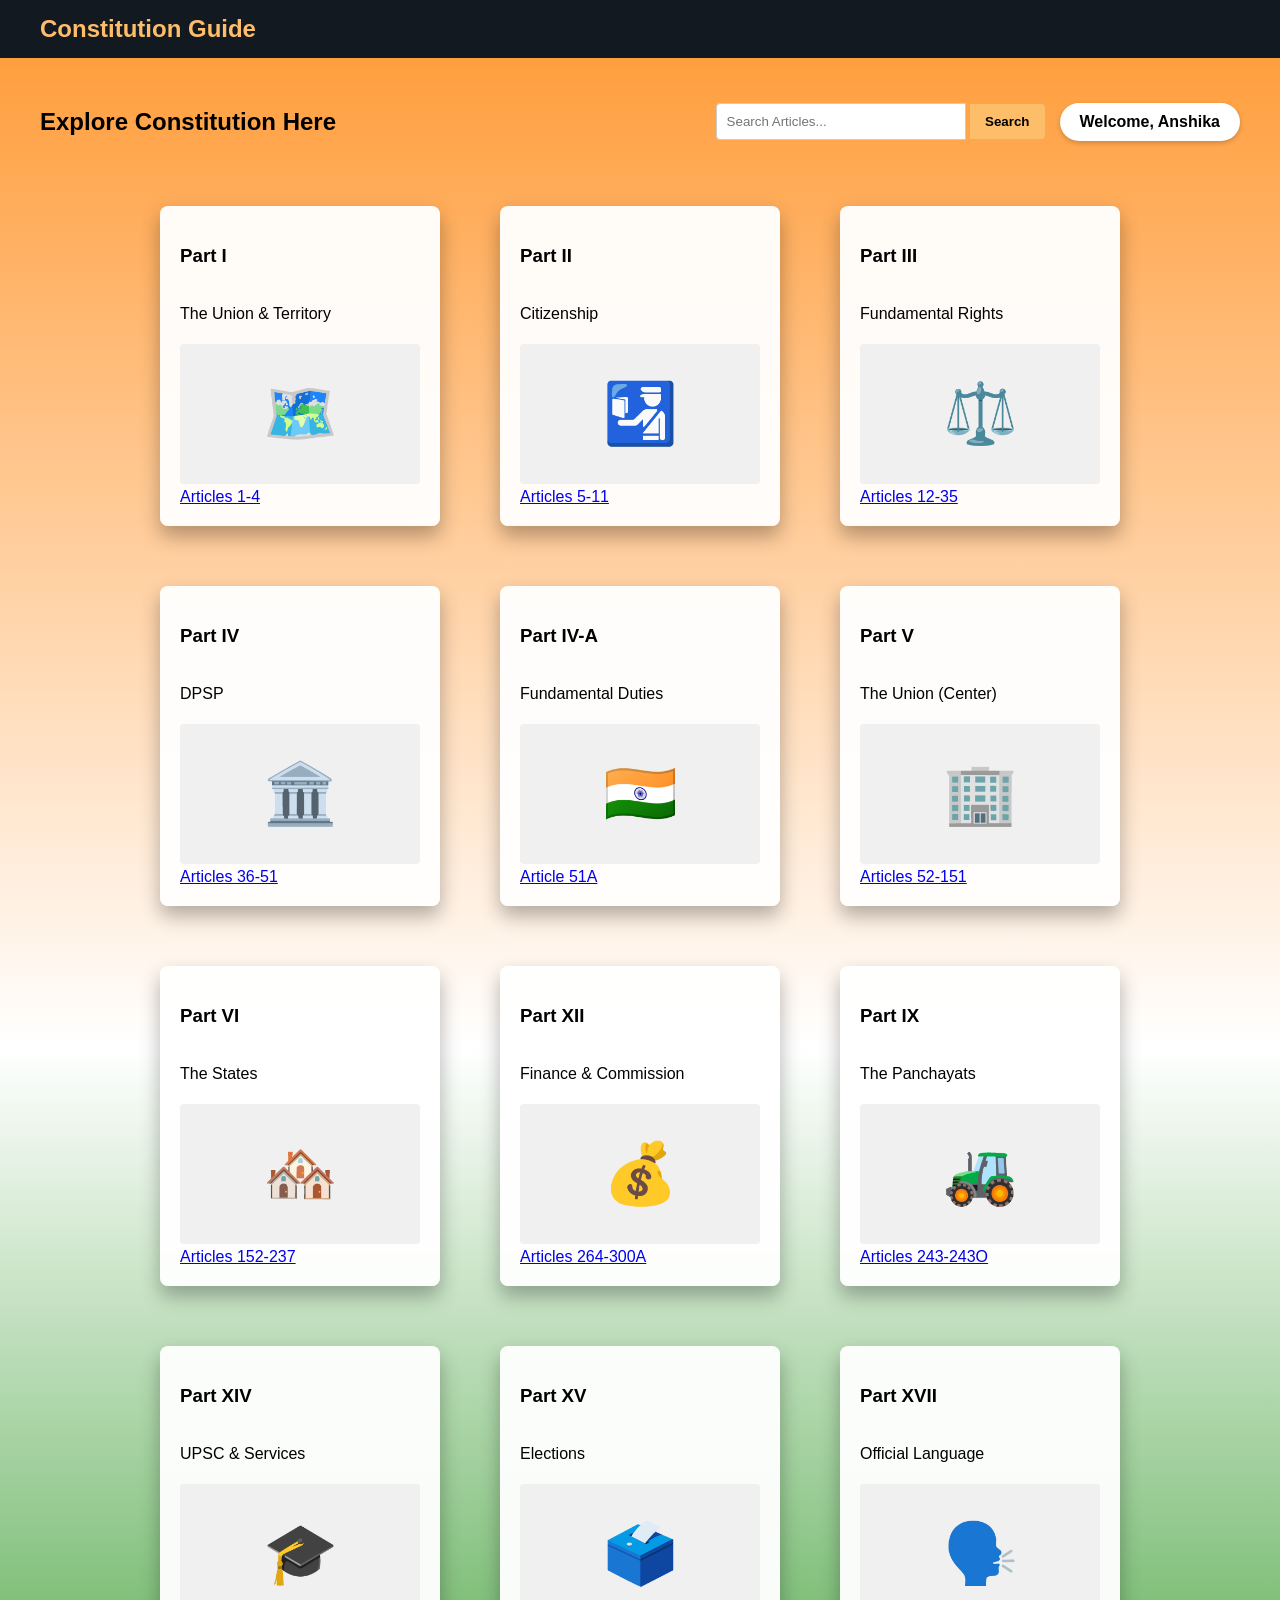
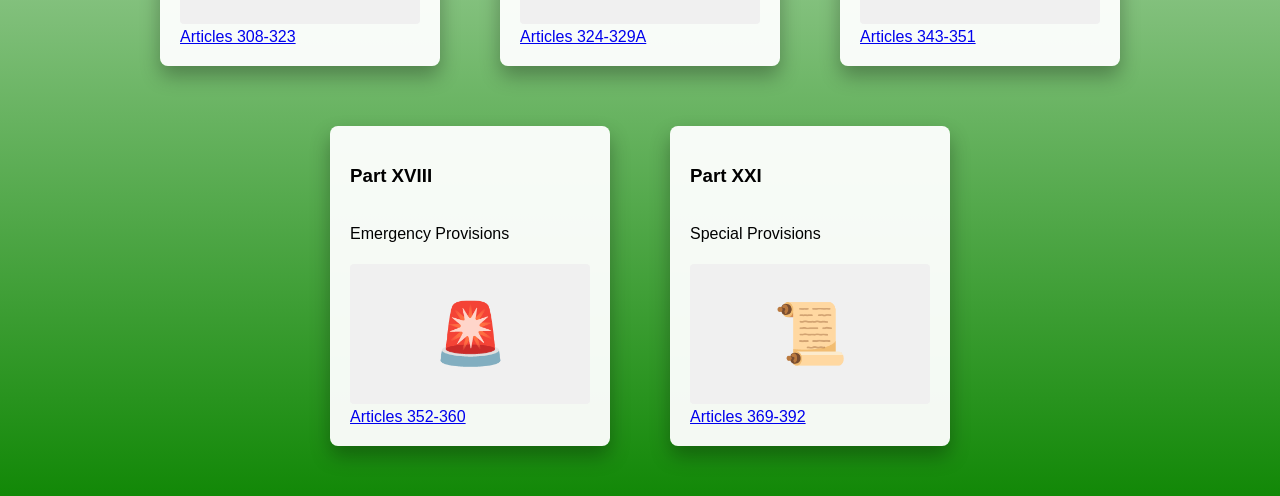
==== dashboard.html @ 9b46a707 "MY WEBSITE" ====
<!DOCTYPE html>
<html lang="en">
<head>
    <meta charset="UTF-8">
    <meta name="viewport" content="width=device-width, initial-scale=1.0">
    <title>Constitutional Guide - Dashboard</title>
    <link rel="stylesheet" href="style.css">
</head>
<body class="dashboard-body">

    <header class="main-header">
        <div class="nav-logo">Constitution Guide</div>
    </header>

    <main class="dashboard-content">
        
        <div class="title-bar">
            <h2 class="grid-title">Explore Constitution Here</h2>
            
            <div class="search-user-box">
                <div class="nav-search">
                    <input type="text" placeholder="Search Articles...">
                    <button>Search</button>
                </div>
                <div class="nav-user">Welcome, Anshika</div>
            </div>
        </div>
        
        <div class="amazon-grid">
            <div class="square-card"><h3>Part I</h3><p>The Union & Territory</p><div class="card-icon">🗺️</div><a href="articles.html#part1">Articles 1-4</a></div>
            <div class="square-card"><h3>Part II</h3><p>Citizenship</p><div class="card-icon">🛂</div><a href="articles.html#part2">Articles 5-11</a></div>
            <div class="square-card"><h3>Part III</h3><p>Fundamental Rights</p><div class="card-icon">⚖️</div><a href="articles.html#part3">Articles 12-35</a></div>
            <div class="square-card"><h3>Part IV</h3><p>DPSP</p><div class="card-icon">🏛️</div><a href="articles.html#part4">Articles 36-51</a></div>
            <div class="square-card"><h3>Part IV-A</h3><p>Fundamental Duties</p><div class="card-icon">🇮🇳</div><a href="articles.html#part4a">Article 51A</a></div>
            
            <div class="square-card"><h3>Part V</h3><p>The Union (Center)</p><div class="card-icon">🏢</div><a href="articles.html#part5">Articles 52-151</a></div>
            <div class="square-card"><h3>Part VI</h3><p>The States</p><div class="card-icon">🏘️</div><a href="articles.html#part6">Articles 152-237</a></div>
            <div class="square-card"><h3>Part XII</h3><p>Finance & Commission</p><div class="card-icon">💰</div><a href="articles.html#part12">Articles 264-300A</a></div>
            <div class="square-card"><h3>Part IX</h3><p>The Panchayats</p><div class="card-icon">🚜</div><a href="articles.html#part9">Articles 243-243O</a></div>
            <div class="square-card"><h3>Part XIV</h3><p>UPSC & Services</p><div class="card-icon">🎓</div><a href="articles.html#part14">Articles 308-323</a></div>

            <div class="square-card"><h3>Part XV</h3><p>Elections</p><div class="card-icon">🗳️</div><a href="articles.html#part15">Articles 324-329A</a></div>
            <div class="square-card"><h3>Part XVII</h3><p>Official Language</p><div class="card-icon">🗣️</div><a href="articles.html#part17">Articles 343-351</a></div>
            <div class="square-card"><h3>Part XVIII</h3><p>Emergency Provisions</p><div class="card-icon">🚨</div><a href="articles.html#part18">Articles 352-360</a></div>
            <div class="square-card"><h3>Part XXI</h3><p>Special Provisions</p><div class="card-icon">📜</div><a href="articles.html#part21">Articles 369-392</a></div>
        </div>
    </main>

</body>
</html>
---- style.css ----
/* --- UNIVERSAL STYLES --- */
* { box-sizing: border-box; }
body { margin: 0; padding: 0; font-family: 'Segoe UI', Arial, sans-serif; }

/* --- LOGIN PAGE (Pahad Wala Background) --- */
.login-page-body {
    background-image: url('https://images.unsplash.com/photo-1506744038136-46273834b3fb?q=80&w=1920&auto=format&fit=crop');
    background-size: cover;
    background-position: center;
    height: 100vh;
    display: flex;
    justify-content: center;
    align-items: center;
}

.login-box {
    background-color: rgba(255, 255, 255, 0.95);
    padding: 40px;
    border-radius: 15px;
    box-shadow: 0 10px 25px rgba(0, 0, 0, 0.3);
    width: 350px;
    text-align: center;
}

.login-box h2 { color: #001f5b; font-size: 28px; margin-bottom: 10px; }
.login-box input { width: 100%; padding: 12px; margin: 10px 0; border: 2px solid #ddd; border-radius: 8px; }
.login-box button { width: 100%; padding: 12px; background-color: #28a745; color: white; border: none; border-radius: 8px; font-weight: bold; cursor: pointer; }

/* --- DASHBOARD PAGE (Tiranga Background) --- */
.dashboard-body {
    background: linear-gradient(to bottom, 
                #FF9933 0%,    /* Orange */
                #FFFFFF 50%,   /* White */
                #128807 100%) !important; 
    background-attachment: fixed;
    min-height: 100vh;
}

.main-header { background-color: #131921; padding: 15px 40px; }
.nav-logo { color: #febd69; font-size: 24px; font-weight: bold; }
.dashboard-content { padding: 30px 40px; }

/* Heading aur Search/User ek line mein */
.title-bar {
    display: flex;
    justify-content: space-between;
    align-items: center;
    margin-bottom: 30px;
}

.search-user-box { display: flex; align-items: center; gap: 15px; }
.nav-search input { width: 250px; padding: 10px; border: 1px solid #ccc; border-radius: 4px 0 0 4px; }
.nav-search button { padding: 10px 15px; background-color: #febd69; border: none; border-radius: 0 4px 4px 0; cursor: pointer; font-weight: bold; }
.nav-user { background: white; padding: 10px 20px; border-radius: 25px; font-weight: bold; box-shadow: 0 2px 5px rgba(0,0,0,0.2); }

/* Square Boxes with Black Shade (Shadow) */
.amazon-grid { display: flex; flex-wrap: wrap; gap: 20px; }
/* Sirf itna hissa update karein */

.square-card {
    background: rgba(255, 255, 255, 0.95);
    padding: 20px;
    
    /* Pehle wala size (Jo aapne pehli photo mein dikhaya tha) */
    width: 280px;  
    height: 320px; 
    
    display: flex;
    flex-direction: column;
    justify-content: space-between;
    box-shadow: 0 10px 20px rgba(0, 0, 0, 0.3); /* Wahi black shade */
    border-radius: 8px;
    transition: 0.3s;
}

.amazon-grid {
    display: flex;
    flex-wrap: wrap;
    
    /* Boxes ke beech ki doori badha di hai */
    gap: 60px; 
    
    /* Boxes ko page ke beech mein rakhne ke liye */
    justify-content: center; 
    padding: 20px;
}

/* Icons ka size wapas pehle jaisa */
.card-icon {
    background-color: #f8f8f8;
    height: 150px;
    display: flex;
    align-items: center;
    justify-content: center;
    font-size: 60px;
    border-radius: 4px;
}
.square-card:hover { transform: translateY(-5px); box-shadow: 0 15px 30px rgba(0, 0, 0, 0.4); }
.card-icon { background-color: #f0f0f0; height: 140px; display: flex; align-items: center; justify-content: center; font-size: 60px; border-radius: 4px; }
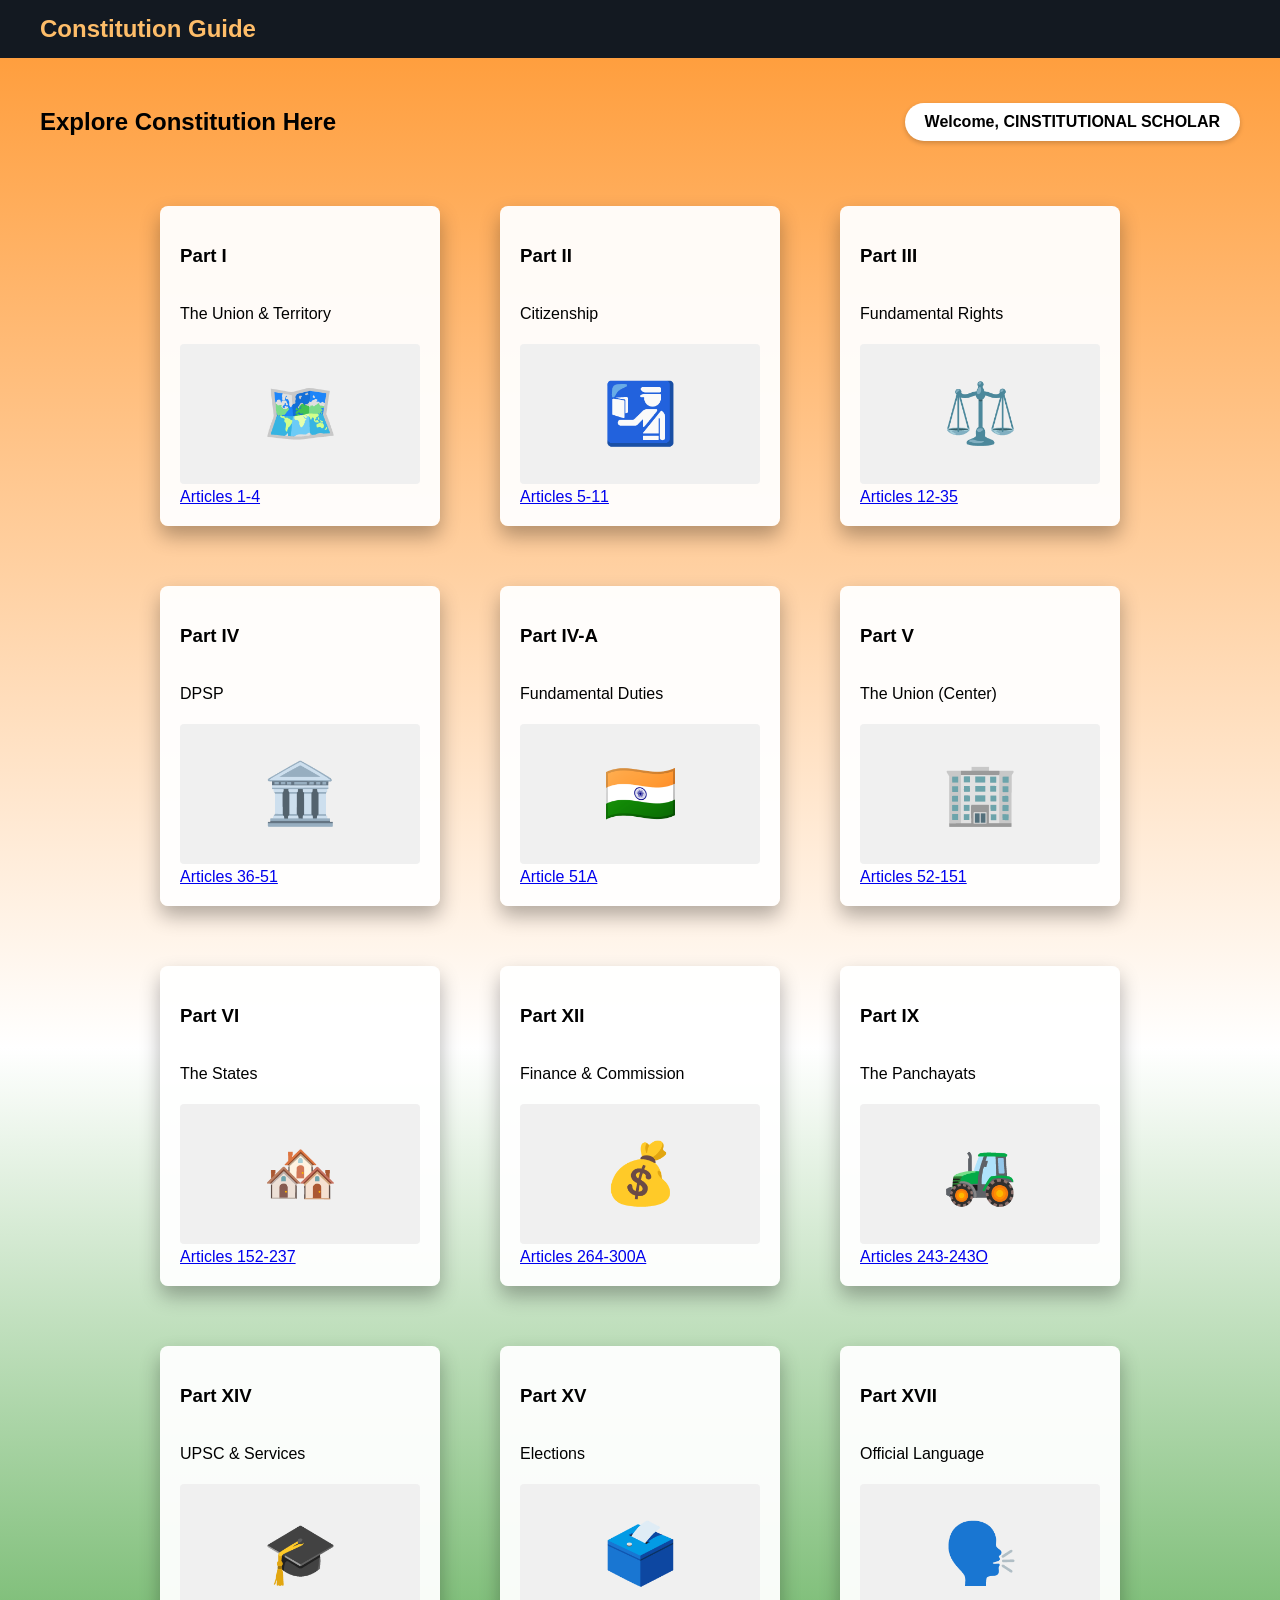
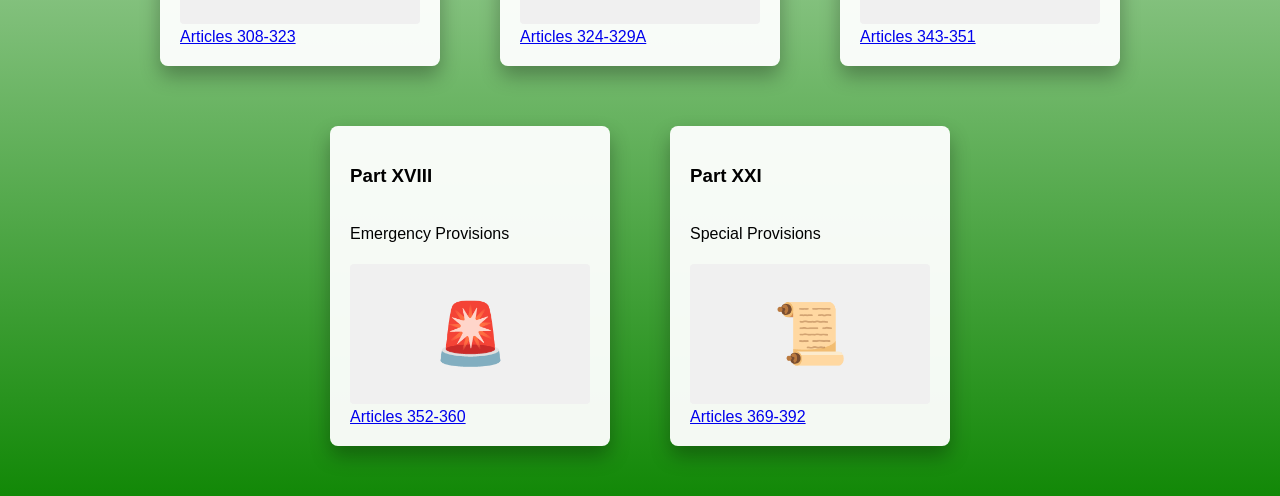
==== commit 3875b71c: "Update dashboard.html" ====
--- a/dashboard.html
+++ b/dashboard.html
@@ -18,11 +18,7 @@
             <h2 class="grid-title">Explore Constitution Here</h2>
             
             <div class="search-user-box">
-                <div class="nav-search">
-                    <input type="text" placeholder="Search Articles...">
-                    <button>Search</button>
-                </div>
-                <div class="nav-user">Welcome, Anshika</div>
+                <div class="nav-user">Welcome, CINSTITUTIONAL SCHOLAR</div>
             </div>
         </div>
         
@@ -47,4 +43,4 @@
     </main>
 
 </body>
-</html>+</html>
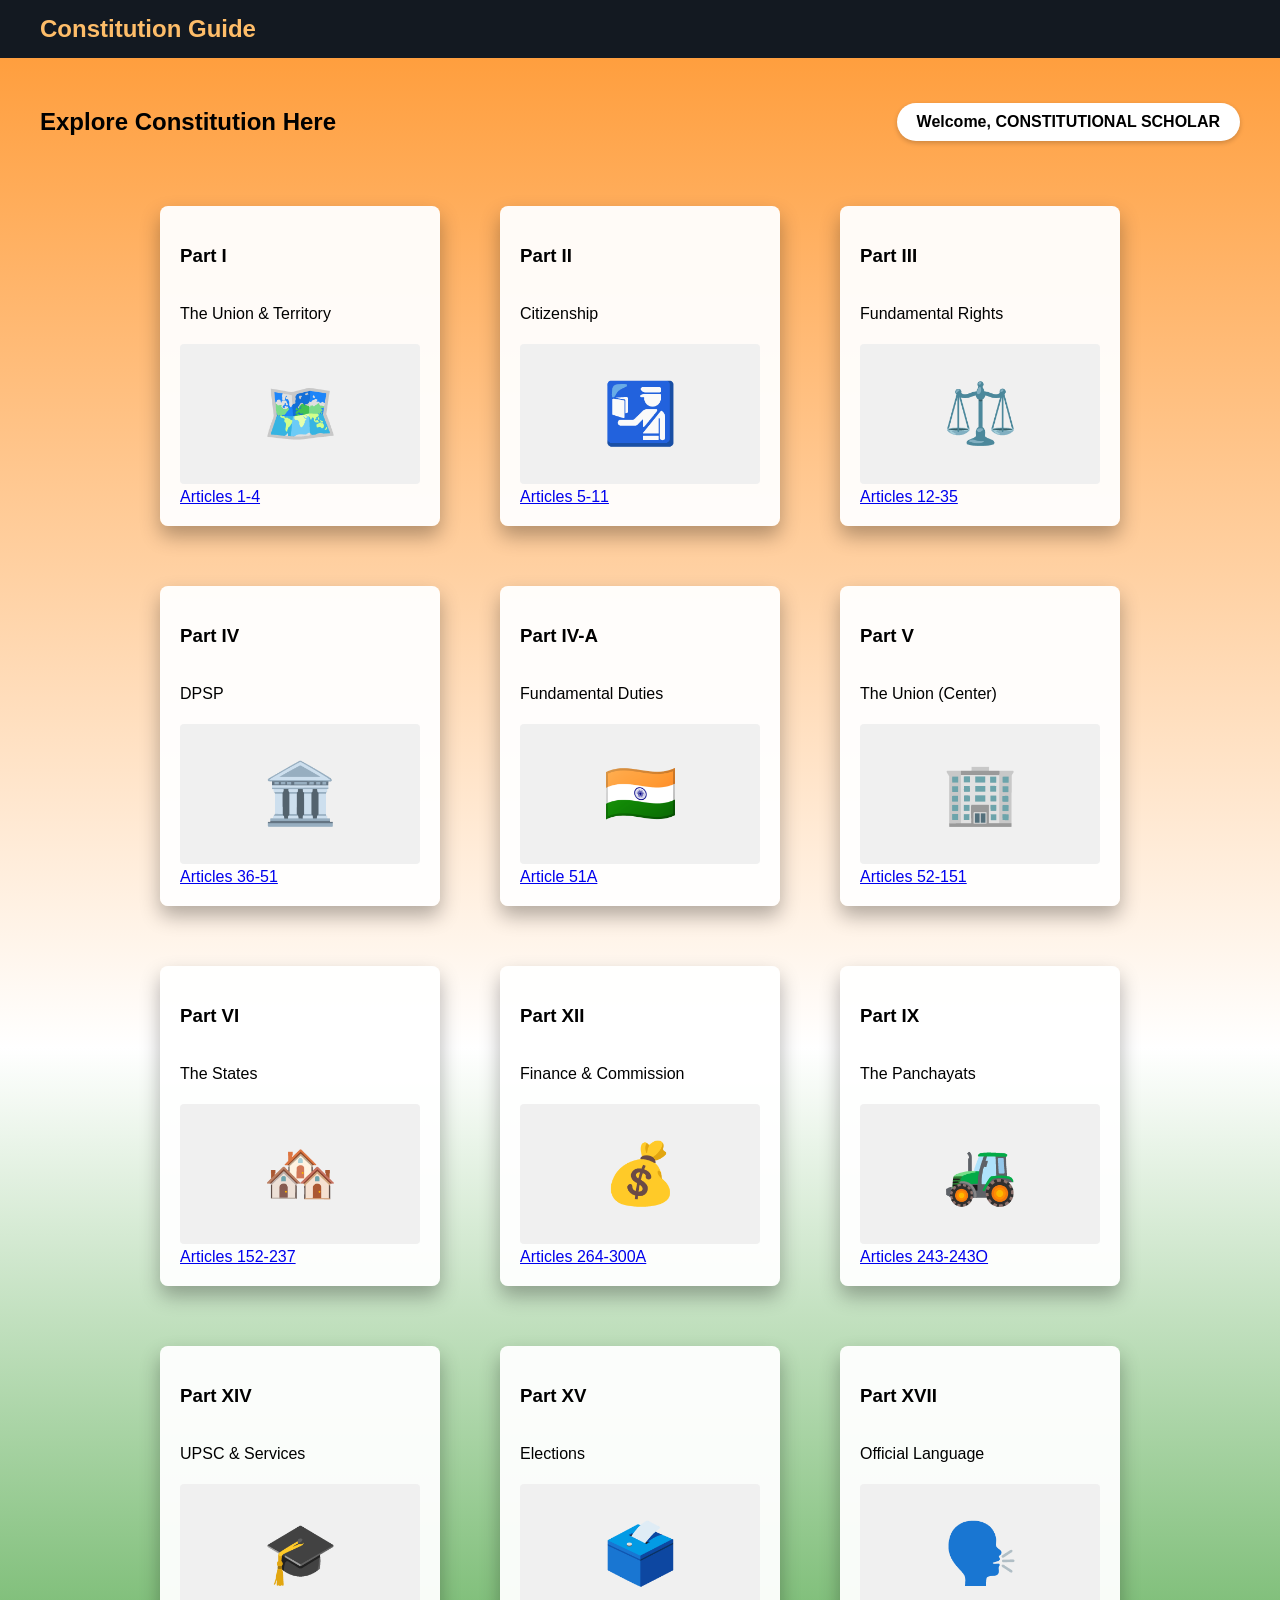
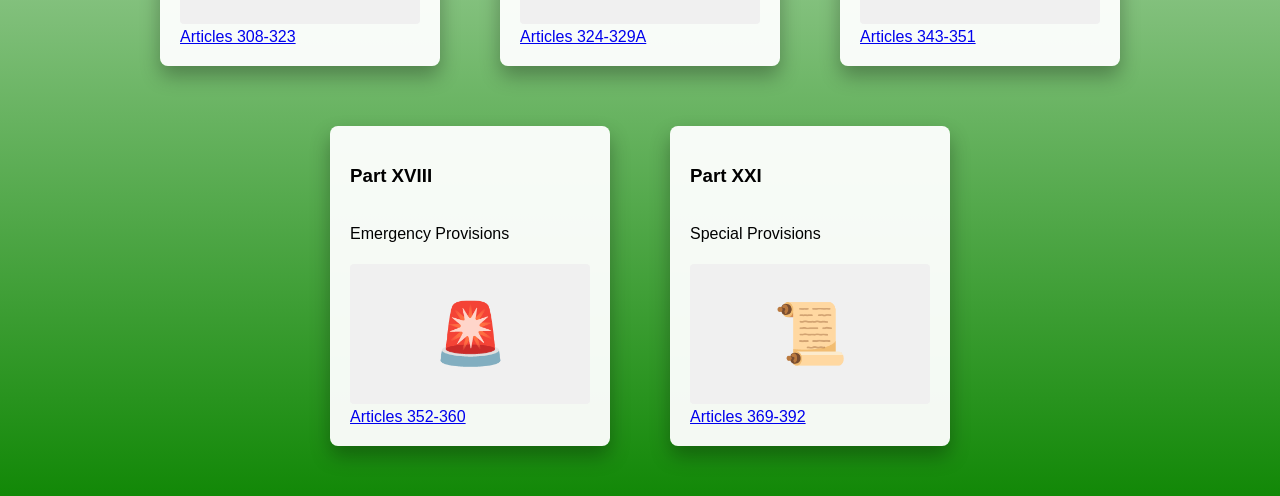
==== commit 677e862d: "Update dashboard.html" ====
--- a/dashboard.html
+++ b/dashboard.html
@@ -18,7 +18,7 @@
             <h2 class="grid-title">Explore Constitution Here</h2>
             
             <div class="search-user-box">
-                <div class="nav-user">Welcome, CINSTITUTIONAL SCHOLAR</div>
+                <div class="nav-user">Welcome, CONSTITUTIONAL SCHOLAR</div>
             </div>
         </div>
         
